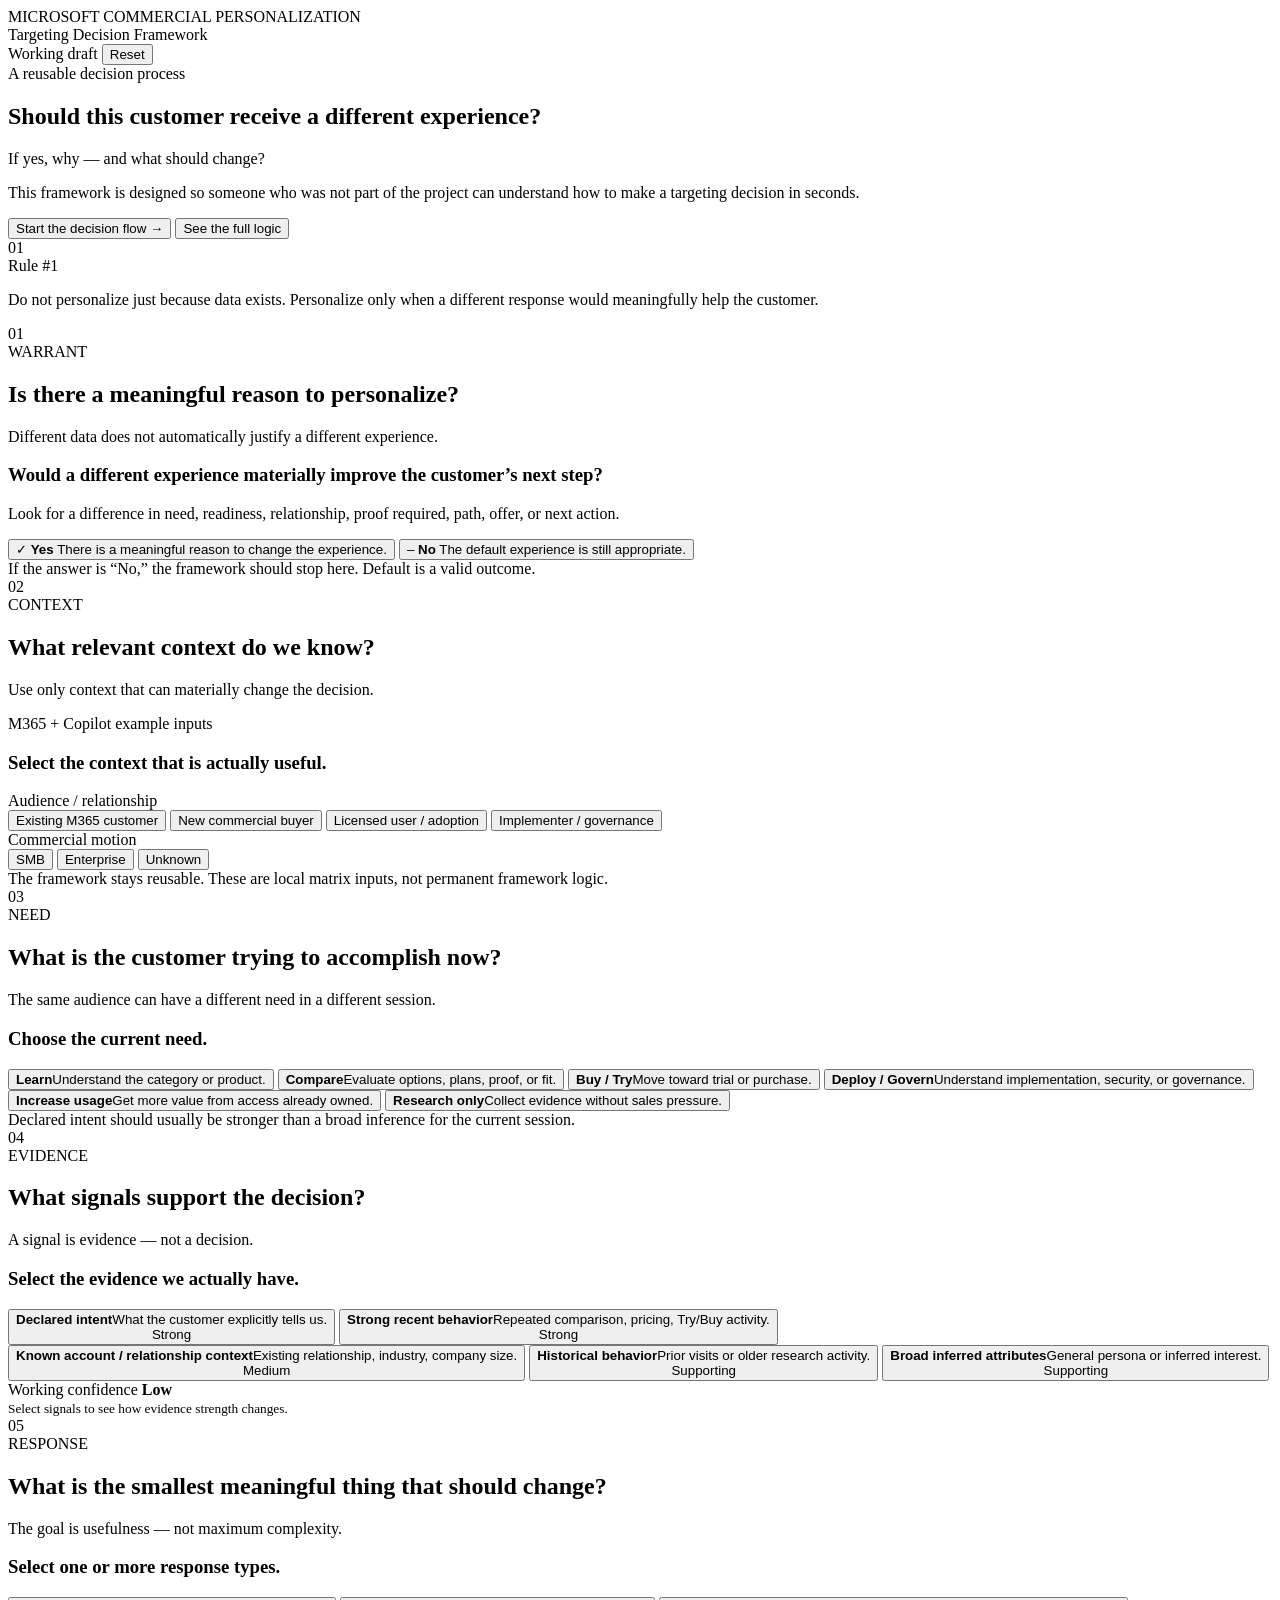
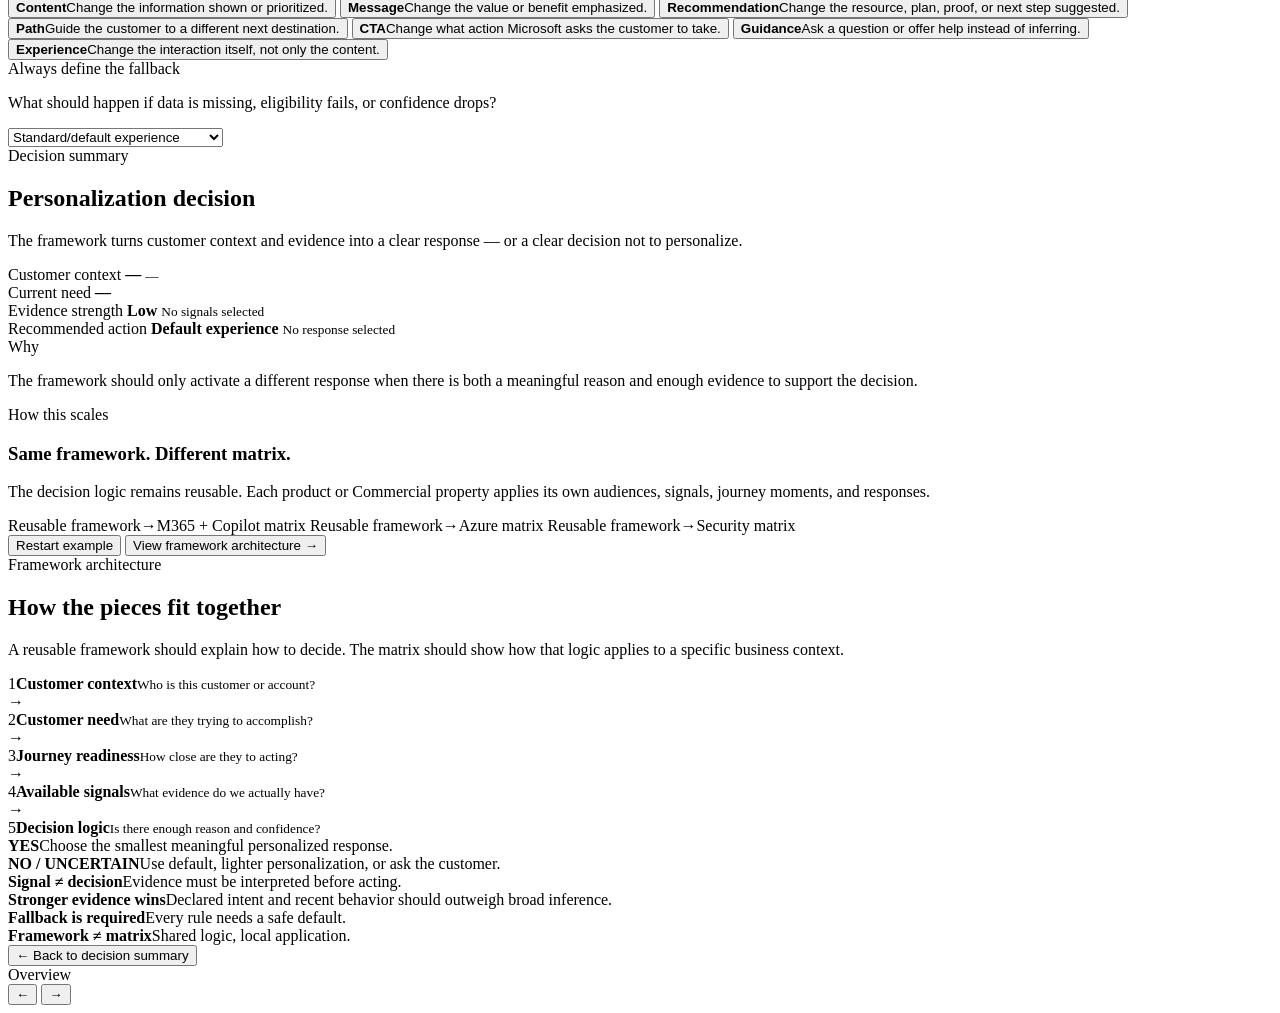
==== rsh_microsite/targeting-framework/index.html @ 9472c81d "Add interactive targeting framework presentation" ====
<!doctype html>
<html lang="en">
<head>
  <meta charset="utf-8" />
  <meta name="viewport" content="width=device-width,initial-scale=1" />
  <title>Targeting Decision Framework</title>
  <link rel="stylesheet" href="styles.css" />
</head>
<body>
  <div class="app-shell">
    <header class="topbar">
      <div>
        <div class="eyebrow">MICROSOFT COMMERCIAL PERSONALIZATION</div>
        <div class="brand">Targeting Decision Framework</div>
      </div>
      <div class="top-actions">
        <span class="pill neutral">Working draft</span>
        <button class="link-btn" id="resetBtn">Reset</button>
      </div>
    </header>

    <main>
      <section class="hero screen active" data-screen="0">
        <div class="hero-copy">
          <div class="section-kicker">A reusable decision process</div>
          <h1>Should this customer receive a different experience?</h1>
          <p class="lead">If yes, why — and what should change?</p>
          <p class="body-copy">
            This framework is designed so someone who was not part of the project can understand
            how to make a targeting decision in seconds.
          </p>
          <div class="hero-actions">
            <button class="primary-btn" data-next>Start the decision flow <span>→</span></button>
            <button class="secondary-btn" id="showArchitecture">See the full logic</button>
          </div>
        </div>
        <div class="rule-card">
          <div class="rule-number">01</div>
          <div>
            <div class="rule-title">Rule #1</div>
            <p>Do not personalize just because data exists. Personalize only when a different response would meaningfully help the customer.</p>
          </div>
        </div>
      </section>

      <section class="screen" data-screen="1">
        <div class="step-layout">
          <aside class="step-aside">
            <div class="step-number">01</div>
            <div class="step-label">WARRANT</div>
            <h2>Is there a meaningful reason to personalize?</h2>
            <p>Different data does not automatically justify a different experience.</p>
          </aside>
          <div class="step-main">
            <div class="question-card">
              <h3>Would a different experience materially improve the customer’s next step?</h3>
              <p class="hint">Look for a difference in need, readiness, relationship, proof required, path, offer, or next action.</p>
              <div class="choice-grid two">
                <button class="choice-card warrant" data-value="yes">
                  <span class="choice-icon">✓</span>
                  <strong>Yes</strong>
                  <span>There is a meaningful reason to change the experience.</span>
                </button>
                <button class="choice-card warrant" data-value="no">
                  <span class="choice-icon">–</span>
                  <strong>No</strong>
                  <span>The default experience is still appropriate.</span>
                </button>
              </div>
              <div class="micro-note">If the answer is “No,” the framework should stop here. Default is a valid outcome.</div>
            </div>
          </div>
        </div>
      </section>

      <section class="screen" data-screen="2">
        <div class="step-layout">
          <aside class="step-aside">
            <div class="step-number">02</div>
            <div class="step-label">CONTEXT</div>
            <h2>What relevant context do we know?</h2>
            <p>Use only context that can materially change the decision.</p>
          </aside>
          <div class="step-main">
            <div class="question-card">
              <div class="local-example">M365 + Copilot example inputs</div>
              <h3>Select the context that is actually useful.</h3>
              <div class="selector-group">
                <div class="selector-label">Audience / relationship</div>
                <div class="chip-wrap" id="audienceChoices">
                  <button class="chip" data-group="audience" data-value="Existing M365 customer">Existing M365 customer</button>
                  <button class="chip" data-group="audience" data-value="New commercial buyer">New commercial buyer</button>
                  <button class="chip" data-group="audience" data-value="Licensed user / adoption">Licensed user / adoption</button>
                  <button class="chip" data-group="audience" data-value="Implementer / governance">Implementer / governance</button>
                </div>
              </div>
              <div class="selector-group">
                <div class="selector-label">Commercial motion</div>
                <div class="chip-wrap">
                  <button class="chip" data-group="motion" data-value="SMB">SMB</button>
                  <button class="chip" data-group="motion" data-value="Enterprise">Enterprise</button>
                  <button class="chip" data-group="motion" data-value="Unknown">Unknown</button>
                </div>
              </div>
              <div class="principle-banner">The framework stays reusable. These are local matrix inputs, not permanent framework logic.</div>
            </div>
          </div>
        </div>
      </section>

      <section class="screen" data-screen="3">
        <div class="step-layout">
          <aside class="step-aside">
            <div class="step-number">03</div>
            <div class="step-label">NEED</div>
            <h2>What is the customer trying to accomplish now?</h2>
            <p>The same audience can have a different need in a different session.</p>
          </aside>
          <div class="step-main">
            <div class="question-card">
              <h3>Choose the current need.</h3>
              <div class="choice-grid three" id="needChoices">
                <button class="choice-card compact" data-group="need" data-value="Learn"><strong>Learn</strong><span>Understand the category or product.</span></button>
                <button class="choice-card compact" data-group="need" data-value="Compare"><strong>Compare</strong><span>Evaluate options, plans, proof, or fit.</span></button>
                <button class="choice-card compact" data-group="need" data-value="Buy / Try"><strong>Buy / Try</strong><span>Move toward trial or purchase.</span></button>
                <button class="choice-card compact" data-group="need" data-value="Deploy / Govern"><strong>Deploy / Govern</strong><span>Understand implementation, security, or governance.</span></button>
                <button class="choice-card compact" data-group="need" data-value="Increase usage"><strong>Increase usage</strong><span>Get more value from access already owned.</span></button>
                <button class="choice-card compact" data-group="need" data-value="Research only"><strong>Research only</strong><span>Collect evidence without sales pressure.</span></button>
              </div>
              <div class="micro-note">Declared intent should usually be stronger than a broad inference for the current session.</div>
            </div>
          </div>
        </div>
      </section>

      <section class="screen" data-screen="4">
        <div class="step-layout">
          <aside class="step-aside">
            <div class="step-number">04</div>
            <div class="step-label">EVIDENCE</div>
            <h2>What signals support the decision?</h2>
            <p>A signal is evidence — not a decision.</p>
          </aside>
          <div class="step-main">
            <div class="question-card">
              <h3>Select the evidence we actually have.</h3>
              <div class="signal-list">
                <button class="signal-card" data-signal="Declared intent" data-weight="3">
                  <div><strong>Declared intent</strong><span>What the customer explicitly tells us.</span></div><span class="weight">Strong</span>
                </button>
                <button class="signal-card" data-signal="Strong recent behavior" data-weight="3">
                  <div><strong>Strong recent behavior</strong><span>Repeated comparison, pricing, Try/Buy activity.</span></div><span class="weight">Strong</span>
                </button>
                <button class="signal-card" data-signal="Known account / relationship context" data-weight="2">
                  <div><strong>Known account / relationship context</strong><span>Existing relationship, industry, company size.</span></div><span class="weight">Medium</span>
                </button>
                <button class="signal-card" data-signal="Historical behavior" data-weight="1">
                  <div><strong>Historical behavior</strong><span>Prior visits or older research activity.</span></div><span class="weight">Supporting</span>
                </button>
                <button class="signal-card" data-signal="Broad inferred attributes" data-weight="1">
                  <div><strong>Broad inferred attributes</strong><span>General persona or inferred interest.</span></div><span class="weight">Supporting</span>
                </button>
              </div>
              <div class="confidence-panel">
                <span>Working confidence</span>
                <strong id="confidenceText">Low</strong>
                <div class="confidence-bar"><div id="confidenceFill"></div></div>
                <small id="confidenceHelp">Select signals to see how evidence strength changes.</small>
              </div>
            </div>
          </div>
        </div>
      </section>

      <section class="screen" data-screen="5">
        <div class="step-layout">
          <aside class="step-aside">
            <div class="step-number">05</div>
            <div class="step-label">RESPONSE</div>
            <h2>What is the smallest meaningful thing that should change?</h2>
            <p>The goal is usefulness — not maximum complexity.</p>
          </aside>
          <div class="step-main">
            <div class="question-card">
              <h3>Select one or more response types.</h3>
              <div class="response-grid">
                <button class="response-card" data-response="Content"><strong>Content</strong><span>Change the information shown or prioritized.</span></button>
                <button class="response-card" data-response="Message / proposition"><strong>Message</strong><span>Change the value or benefit emphasized.</span></button>
                <button class="response-card" data-response="Recommendation"><strong>Recommendation</strong><span>Change the resource, plan, proof, or next step suggested.</span></button>
                <button class="response-card" data-response="Path"><strong>Path</strong><span>Guide the customer to a different next destination.</span></button>
                <button class="response-card" data-response="CTA / next action"><strong>CTA</strong><span>Change what action Microsoft asks the customer to take.</span></button>
                <button class="response-card" data-response="Guidance"><strong>Guidance</strong><span>Ask a question or offer help instead of inferring.</span></button>
                <button class="response-card" data-response="Experience"><strong>Experience</strong><span>Change the interaction itself, not only the content.</span></button>
              </div>
              <div class="fallback-box">
                <div>
                  <span class="selector-label">Always define the fallback</span>
                  <p>What should happen if data is missing, eligibility fails, or confidence drops?</p>
                </div>
                <select id="fallbackSelect">
                  <option value="Standard/default experience">Standard/default experience</option>
                  <option value="Ask the customer to clarify intent">Ask the customer to clarify intent</option>
                  <option value="Use lighter personalization">Use lighter personalization</option>
                </select>
              </div>
            </div>
          </div>
        </div>
      </section>

      <section class="screen" data-screen="6">
        <div class="summary-layout">
          <div class="summary-heading">
            <div class="section-kicker">Decision summary</div>
            <h2 id="summaryTitle">Personalization decision</h2>
            <p id="summarySubtitle">The framework turns customer context and evidence into a clear response — or a clear decision not to personalize.</p>
          </div>

          <div class="summary-grid">
            <div class="summary-card">
              <span>Customer context</span>
              <strong id="sumAudience">—</strong>
              <small id="sumMotion">—</small>
            </div>
            <div class="summary-card">
              <span>Current need</span>
              <strong id="sumNeed">—</strong>
            </div>
            <div class="summary-card">
              <span>Evidence strength</span>
              <strong id="sumConfidence">Low</strong>
              <small id="sumSignals">No signals selected</small>
            </div>
            <div class="summary-card accent">
              <span>Recommended action</span>
              <strong id="sumAction">Default experience</strong>
              <small id="sumResponses">No response selected</small>
            </div>
          </div>

          <div class="decision-rationale">
            <div class="rationale-label">Why</div>
            <p id="sumWhy">The framework should only activate a different response when there is both a meaningful reason and enough evidence to support the decision.</p>
          </div>

          <div class="scale-panel">
            <div>
              <span class="section-kicker">How this scales</span>
              <h3>Same framework. Different matrix.</h3>
              <p>The decision logic remains reusable. Each product or Commercial property applies its own audiences, signals, journey moments, and responses.</p>
            </div>
            <div class="scale-flow">
              <span>Reusable framework</span><b>→</b><span>M365 + Copilot matrix</span>
              <span class="ghost">Reusable framework</span><b>→</b><span>Azure matrix</span>
              <span class="ghost">Reusable framework</span><b>→</b><span>Security matrix</span>
            </div>
          </div>

          <div class="summary-actions">
            <button class="secondary-btn" id="backToStart">Restart example</button>
            <button class="primary-btn" id="architectureBtn">View framework architecture <span>→</span></button>
          </div>
        </div>
      </section>

      <section class="screen architecture-screen" data-screen="7">
        <div class="architecture-wrap">
          <div class="section-kicker">Framework architecture</div>
          <h2>How the pieces fit together</h2>
          <p class="lead small">A reusable framework should explain how to decide. The matrix should show how that logic applies to a specific business context.</p>

          <div class="architecture-flow">
            <div class="arch-node input"><span>1</span><strong>Customer context</strong><small>Who is this customer or account?</small></div>
            <div class="arch-arrow">→</div>
            <div class="arch-node input"><span>2</span><strong>Customer need</strong><small>What are they trying to accomplish?</small></div>
            <div class="arch-arrow">→</div>
            <div class="arch-node input"><span>3</span><strong>Journey readiness</strong><small>How close are they to acting?</small></div>
            <div class="arch-arrow">→</div>
            <div class="arch-node input"><span>4</span><strong>Available signals</strong><small>What evidence do we actually have?</small></div>
            <div class="arch-arrow">→</div>
            <div class="arch-node decision"><span>5</span><strong>Decision logic</strong><small>Is there enough reason and confidence?</small></div>
          </div>

          <div class="branch-line"></div>
          <div class="architecture-outcomes">
            <div class="outcome-card positive"><strong>YES</strong><span>Choose the smallest meaningful personalized response.</span></div>
            <div class="outcome-card neutral"><strong>NO / UNCERTAIN</strong><span>Use default, lighter personalization, or ask the customer.</span></div>
          </div>

          <div class="architecture-principles">
            <div><strong>Signal ≠ decision</strong><span>Evidence must be interpreted before acting.</span></div>
            <div><strong>Stronger evidence wins</strong><span>Declared intent and recent behavior should outweigh broad inference.</span></div>
            <div><strong>Fallback is required</strong><span>Every rule needs a safe default.</span></div>
            <div><strong>Framework ≠ matrix</strong><span>Shared logic, local application.</span></div>
          </div>

          <button class="secondary-btn" id="architectureBack">← Back to decision summary</button>
        </div>
      </section>
    </main>

    <footer class="footer">
      <div class="progress-track"><div id="progressFill"></div></div>
      <div class="footer-row">
        <span id="progressLabel">Overview</span>
        <div class="nav-buttons">
          <button class="nav-btn" id="prevBtn" aria-label="Previous">←</button>
          <button class="nav-btn" id="nextBtn" aria-label="Next">→</button>
        </div>
      </div>
    </footer>
  </div>

  <script src="app.js"></script>
</body>
</html>
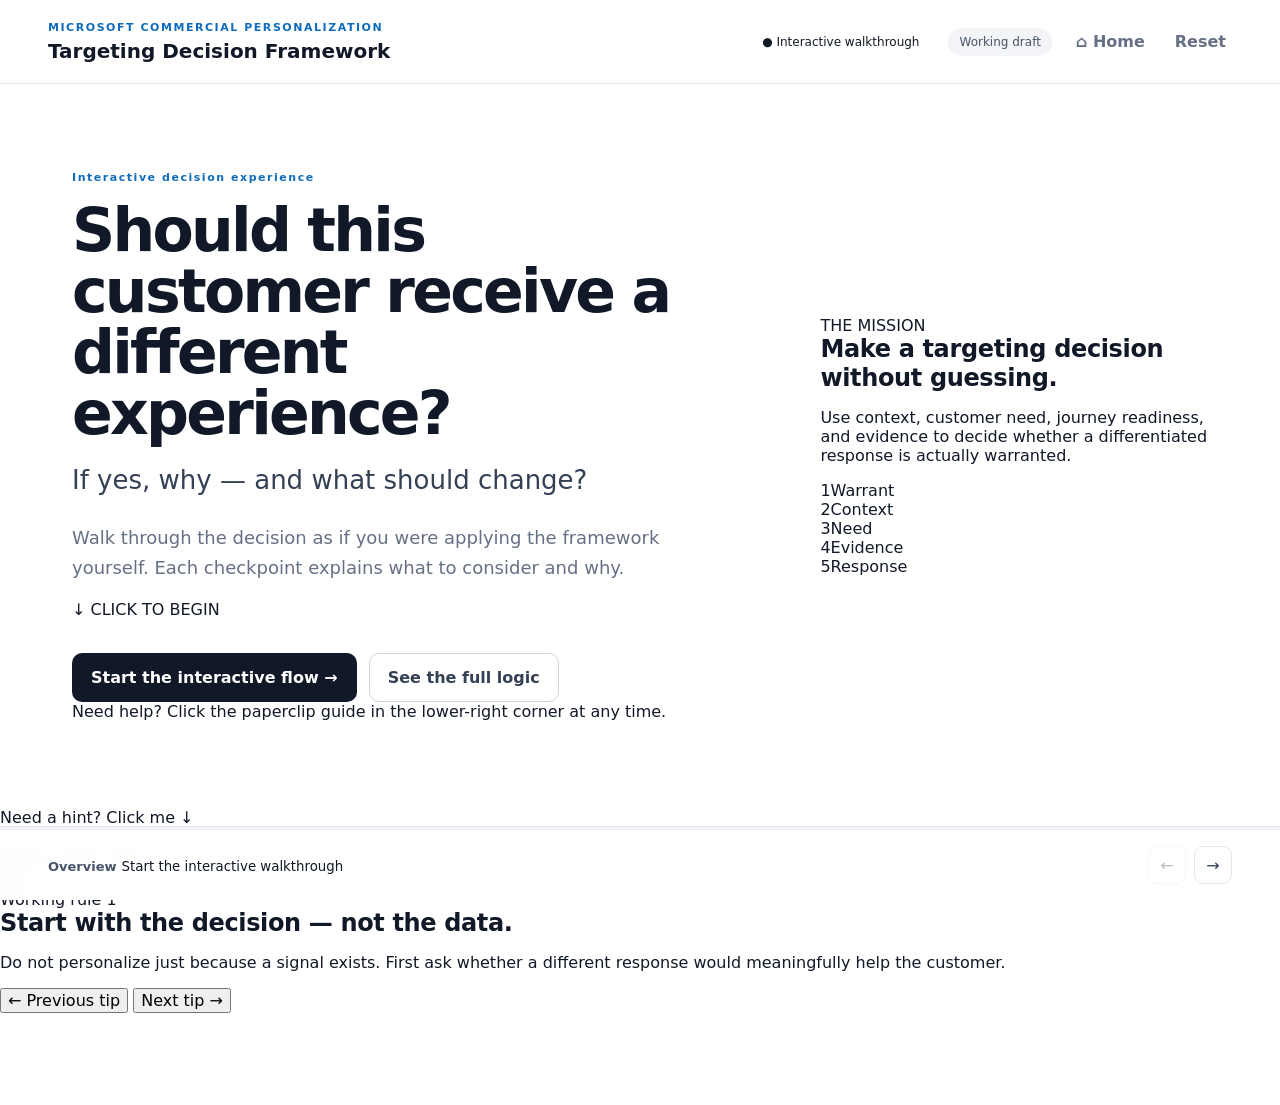
==== commit 4fc9c337: "Redesign targeting framework as guided interactive experience" ====
--- a/rsh_microsite/targeting-framework/index.html
+++ b/rsh_microsite/targeting-framework/index.html
@@ -3,18 +3,25 @@
 <head>
   <meta charset="utf-8" />
   <meta name="viewport" content="width=device-width,initial-scale=1" />
-  <title>Targeting Decision Framework</title>
+  <title>Microsoft Targeting Decision Framework</title>
   <link rel="stylesheet" href="styles.css" />
 </head>
 <body>
   <div class="app-shell">
     <header class="topbar">
-      <div>
-        <div class="eyebrow">MICROSOFT COMMERCIAL PERSONALIZATION</div>
-        <div class="brand">Targeting Decision Framework</div>
+      <div class="brand-lockup">
+        <div class="ms-mark" aria-hidden="true">
+          <span class="red"></span><span class="green"></span><span class="blue"></span><span class="yellow"></span>
+        </div>
+        <div>
+          <div class="eyebrow">MICROSOFT COMMERCIAL PERSONALIZATION</div>
+          <div class="brand">Targeting Decision Framework</div>
+        </div>
       </div>
       <div class="top-actions">
+        <span class="pill interactive-pill">● Interactive walkthrough</span>
         <span class="pill neutral">Working draft</span>
+        <button class="link-btn home-btn" id="homeBtn">⌂ Home</button>
         <button class="link-btn" id="resetBtn">Reset</button>
       </div>
     </header>
@@ -22,23 +29,33 @@
     <main>
       <section class="hero screen active" data-screen="0">
         <div class="hero-copy">
-          <div class="section-kicker">A reusable decision process</div>
+          <div class="section-kicker">Interactive decision experience</div>
           <h1>Should this customer receive a different experience?</h1>
           <p class="lead">If yes, why — and what should change?</p>
           <p class="body-copy">
-            This framework is designed so someone who was not part of the project can understand
-            how to make a targeting decision in seconds.
+            Walk through the decision as if you were applying the framework yourself.
+            Each checkpoint explains what to consider and why.
           </p>
+          <div class="play-cue">↓ CLICK TO BEGIN</div>
           <div class="hero-actions">
-            <button class="primary-btn" data-next>Start the decision flow <span>→</span></button>
+            <button class="primary-btn pulse" data-next>Start the interactive flow <span>→</span></button>
             <button class="secondary-btn" id="showArchitecture">See the full logic</button>
           </div>
-        </div>
-        <div class="rule-card">
-          <div class="rule-number">01</div>
-          <div>
-            <div class="rule-title">Rule #1</div>
-            <p>Do not personalize just because data exists. Personalize only when a different response would meaningfully help the customer.</p>
+          <div class="helper-copy">Need help? Click the paperclip guide in the lower-right corner at any time.</div>
+        </div>
+
+        <div class="hero-side">
+          <div class="mission-card">
+            <div class="mission-kicker">THE MISSION</div>
+            <h3>Make a targeting decision without guessing.</h3>
+            <p>Use context, customer need, journey readiness, and evidence to decide whether a differentiated response is actually warranted.</p>
+          </div>
+          <div class="mini-map">
+            <div class="mini-step active">1<span>Warrant</span></div>
+            <div class="mini-step">2<span>Context</span></div>
+            <div class="mini-step">3<span>Need</span></div>
+            <div class="mini-step">4<span>Evidence</span></div>
+            <div class="mini-step">5<span>Response</span></div>
           </div>
         </div>
       </section>
@@ -46,28 +63,41 @@
       <section class="screen" data-screen="1">
         <div class="step-layout">
           <aside class="step-aside">
+            <div class="checkpoint">CHECKPOINT 1 OF 5</div>
             <div class="step-number">01</div>
             <div class="step-label">WARRANT</div>
             <h2>Is there a meaningful reason to personalize?</h2>
             <p>Different data does not automatically justify a different experience.</p>
           </aside>
           <div class="step-main">
+            <div class="interaction-cue">YOUR MOVE · CLICK ONE OPTION</div>
             <div class="question-card">
               <h3>Would a different experience materially improve the customer’s next step?</h3>
               <p class="hint">Look for a difference in need, readiness, relationship, proof required, path, offer, or next action.</p>
               <div class="choice-grid two">
                 <button class="choice-card warrant" data-value="yes">
-                  <span class="choice-icon">✓</span>
-                  <strong>Yes</strong>
-                  <span>There is a meaningful reason to change the experience.</span>
+                  <span class="choice-icon yes">✓</span>
+                  <strong>Yes — there is a reason</strong>
+                  <span>A different response could meaningfully help this customer.</span>
+                  <em>Click to choose</em>
                 </button>
                 <button class="choice-card warrant" data-value="no">
-                  <span class="choice-icon">–</span>
-                  <strong>No</strong>
+                  <span class="choice-icon no">–</span>
+                  <strong>No — keep the default</strong>
                   <span>The default experience is still appropriate.</span>
-                </button>
-              </div>
-              <div class="micro-note">If the answer is “No,” the framework should stop here. Default is a valid outcome.</div>
+                  <em>Click to choose</em>
+                </button>
+              </div>
+
+              <div class="early-exit" id="earlyExit">
+                <div>
+                  <strong>Decision reached: default is a valid outcome.</strong>
+                  <span>The framework should stop instead of forcing personalization.</span>
+                </div>
+                <button class="small-primary" id="skipToSummary">Go to decision summary →</button>
+              </div>
+
+              <div class="micro-note">Personalization is not the goal. Relevance is.</div>
             </div>
           </div>
         </div>
@@ -76,14 +106,16 @@
       <section class="screen" data-screen="2">
         <div class="step-layout">
           <aside class="step-aside">
+            <div class="checkpoint">CHECKPOINT 2 OF 5</div>
             <div class="step-number">02</div>
             <div class="step-label">CONTEXT</div>
             <h2>What relevant context do we know?</h2>
             <p>Use only context that can materially change the decision.</p>
           </aside>
           <div class="step-main">
-            <div class="question-card">
-              <div class="local-example">M365 + Copilot example inputs</div>
+            <div class="interaction-cue">YOUR MOVE · CLICK TO SELECT</div>
+            <div class="question-card">
+              <div class="local-example">M365 + Copilot matrix example</div>
               <h3>Select the context that is actually useful.</h3>
               <div class="selector-group">
                 <div class="selector-label">Audience / relationship</div>
@@ -102,7 +134,7 @@
                   <button class="chip" data-group="motion" data-value="Unknown">Unknown</button>
                 </div>
               </div>
-              <div class="principle-banner">The framework stays reusable. These are local matrix inputs, not permanent framework logic.</div>
+              <div class="principle-banner"><strong>Scalability check:</strong> these are local matrix inputs. The framework itself should still work if the product, audience, or available signal set changes.</div>
             </div>
           </div>
         </div>
@@ -111,23 +143,25 @@
       <section class="screen" data-screen="3">
         <div class="step-layout">
           <aside class="step-aside">
+            <div class="checkpoint">CHECKPOINT 3 OF 5</div>
             <div class="step-number">03</div>
             <div class="step-label">NEED</div>
             <h2>What is the customer trying to accomplish now?</h2>
             <p>The same audience can have a different need in a different session.</p>
           </aside>
           <div class="step-main">
-            <div class="question-card">
-              <h3>Choose the current need.</h3>
+            <div class="interaction-cue">YOUR MOVE · CLICK ONE CURRENT NEED</div>
+            <div class="question-card">
+              <h3>What does this customer need right now?</h3>
               <div class="choice-grid three" id="needChoices">
-                <button class="choice-card compact" data-group="need" data-value="Learn"><strong>Learn</strong><span>Understand the category or product.</span></button>
-                <button class="choice-card compact" data-group="need" data-value="Compare"><strong>Compare</strong><span>Evaluate options, plans, proof, or fit.</span></button>
-                <button class="choice-card compact" data-group="need" data-value="Buy / Try"><strong>Buy / Try</strong><span>Move toward trial or purchase.</span></button>
-                <button class="choice-card compact" data-group="need" data-value="Deploy / Govern"><strong>Deploy / Govern</strong><span>Understand implementation, security, or governance.</span></button>
-                <button class="choice-card compact" data-group="need" data-value="Increase usage"><strong>Increase usage</strong><span>Get more value from access already owned.</span></button>
-                <button class="choice-card compact" data-group="need" data-value="Research only"><strong>Research only</strong><span>Collect evidence without sales pressure.</span></button>
-              </div>
-              <div class="micro-note">Declared intent should usually be stronger than a broad inference for the current session.</div>
+                <button class="choice-card compact" data-group="need" data-value="Learn"><strong>Learn</strong><span>Understand the category or product.</span><em>Click</em></button>
+                <button class="choice-card compact" data-group="need" data-value="Compare"><strong>Compare</strong><span>Evaluate options, plans, proof, or fit.</span><em>Click</em></button>
+                <button class="choice-card compact" data-group="need" data-value="Buy / Try"><strong>Buy / Try</strong><span>Move toward trial or purchase.</span><em>Click</em></button>
+                <button class="choice-card compact" data-group="need" data-value="Deploy / Govern"><strong>Deploy / Govern</strong><span>Understand implementation, security, or governance.</span><em>Click</em></button>
+                <button class="choice-card compact" data-group="need" data-value="Increase usage"><strong>Increase usage</strong><span>Get more value from access already owned.</span><em>Click</em></button>
+                <button class="choice-card compact" data-group="need" data-value="Research only"><strong>Research only</strong><span>Collect evidence without sales pressure.</span><em>Click</em></button>
+              </div>
+              <div class="micro-note">A declared current need should usually be stronger than a broad inference for this session.</div>
             </div>
           </div>
         </div>
@@ -136,33 +170,38 @@
       <section class="screen" data-screen="4">
         <div class="step-layout">
           <aside class="step-aside">
+            <div class="checkpoint">CHECKPOINT 4 OF 5</div>
             <div class="step-number">04</div>
             <div class="step-label">EVIDENCE</div>
             <h2>What signals support the decision?</h2>
             <p>A signal is evidence — not a decision.</p>
           </aside>
           <div class="step-main">
-            <div class="question-card">
-              <h3>Select the evidence we actually have.</h3>
+            <div class="interaction-cue">YOUR MOVE · CLICK ALL SIGNALS YOU ACTUALLY HAVE</div>
+            <div class="question-card">
+              <h3>Build the evidence set.</h3>
               <div class="signal-list">
                 <button class="signal-card" data-signal="Declared intent" data-weight="3">
-                  <div><strong>Declared intent</strong><span>What the customer explicitly tells us.</span></div><span class="weight">Strong</span>
+                  <div><strong>Declared intent</strong><span>What the customer explicitly tells us.</span></div><span class="weight strong">Strong</span>
                 </button>
                 <button class="signal-card" data-signal="Strong recent behavior" data-weight="3">
-                  <div><strong>Strong recent behavior</strong><span>Repeated comparison, pricing, Try/Buy activity.</span></div><span class="weight">Strong</span>
+                  <div><strong>Strong recent behavior</strong><span>Repeated comparison, pricing, Try/Buy activity.</span></div><span class="weight strong">Strong</span>
                 </button>
                 <button class="signal-card" data-signal="Known account / relationship context" data-weight="2">
-                  <div><strong>Known account / relationship context</strong><span>Existing relationship, industry, company size.</span></div><span class="weight">Medium</span>
+                  <div><strong>Known account / relationship context</strong><span>Existing relationship, industry, company size.</span></div><span class="weight medium">Medium</span>
                 </button>
                 <button class="signal-card" data-signal="Historical behavior" data-weight="1">
-                  <div><strong>Historical behavior</strong><span>Prior visits or older research activity.</span></div><span class="weight">Supporting</span>
+                  <div><strong>Historical behavior</strong><span>Prior visits or older research activity.</span></div><span class="weight support">Supporting</span>
                 </button>
                 <button class="signal-card" data-signal="Broad inferred attributes" data-weight="1">
-                  <div><strong>Broad inferred attributes</strong><span>General persona or inferred interest.</span></div><span class="weight">Supporting</span>
+                  <div><strong>Broad inferred attributes</strong><span>General persona or inferred interest.</span></div><span class="weight support">Supporting</span>
                 </button>
               </div>
               <div class="confidence-panel">
-                <span>Working confidence</span>
+                <div>
+                  <span>Prototype confidence</span>
+                  <small>Illustrative only — not final Microsoft scoring logic.</small>
+                </div>
                 <strong id="confidenceText">Low</strong>
                 <div class="confidence-bar"><div id="confidenceFill"></div></div>
                 <small id="confidenceHelp">Select signals to see how evidence strength changes.</small>
@@ -175,22 +214,24 @@
       <section class="screen" data-screen="5">
         <div class="step-layout">
           <aside class="step-aside">
+            <div class="checkpoint">CHECKPOINT 5 OF 5</div>
             <div class="step-number">05</div>
             <div class="step-label">RESPONSE</div>
             <h2>What is the smallest meaningful thing that should change?</h2>
             <p>The goal is usefulness — not maximum complexity.</p>
           </aside>
           <div class="step-main">
-            <div class="question-card">
-              <h3>Select one or more response types.</h3>
+            <div class="interaction-cue">YOUR MOVE · CLICK ONE OR MORE RESPONSE TYPES</div>
+            <div class="question-card">
+              <h3>Choose how the experience should respond.</h3>
               <div class="response-grid">
-                <button class="response-card" data-response="Content"><strong>Content</strong><span>Change the information shown or prioritized.</span></button>
-                <button class="response-card" data-response="Message / proposition"><strong>Message</strong><span>Change the value or benefit emphasized.</span></button>
-                <button class="response-card" data-response="Recommendation"><strong>Recommendation</strong><span>Change the resource, plan, proof, or next step suggested.</span></button>
-                <button class="response-card" data-response="Path"><strong>Path</strong><span>Guide the customer to a different next destination.</span></button>
-                <button class="response-card" data-response="CTA / next action"><strong>CTA</strong><span>Change what action Microsoft asks the customer to take.</span></button>
-                <button class="response-card" data-response="Guidance"><strong>Guidance</strong><span>Ask a question or offer help instead of inferring.</span></button>
-                <button class="response-card" data-response="Experience"><strong>Experience</strong><span>Change the interaction itself, not only the content.</span></button>
+                <button class="response-card" data-response="Content"><strong>Content</strong><span>Change the information shown or prioritized.</span><em>Click</em></button>
+                <button class="response-card" data-response="Message / proposition"><strong>Message</strong><span>Change the value or benefit emphasized.</span><em>Click</em></button>
+                <button class="response-card" data-response="Recommendation"><strong>Recommendation</strong><span>Change the resource, plan, proof, or next step suggested.</span><em>Click</em></button>
+                <button class="response-card" data-response="Path"><strong>Path</strong><span>Guide the customer to a different next destination.</span><em>Click</em></button>
+                <button class="response-card" data-response="CTA / next action"><strong>CTA</strong><span>Change what action Microsoft asks the customer to take.</span><em>Click</em></button>
+                <button class="response-card" data-response="Guidance"><strong>Guidance</strong><span>Ask a question or offer help instead of inferring.</span><em>Click</em></button>
+                <button class="response-card" data-response="Experience"><strong>Experience</strong><span>Change the interaction itself, not only the content.</span><em>Click</em></button>
               </div>
               <div class="fallback-box">
                 <div>
@@ -211,7 +252,7 @@
       <section class="screen" data-screen="6">
         <div class="summary-layout">
           <div class="summary-heading">
-            <div class="section-kicker">Decision summary</div>
+            <div class="section-kicker">Decision unlocked</div>
             <h2 id="summaryTitle">Personalization decision</h2>
             <p id="summarySubtitle">The framework turns customer context and evidence into a clear response — or a clear decision not to personalize.</p>
           </div>
@@ -257,7 +298,7 @@
           </div>
 
           <div class="summary-actions">
-            <button class="secondary-btn" id="backToStart">Restart example</button>
+            <button class="secondary-btn" id="backToStart">⌂ Back to Home</button>
             <button class="primary-btn" id="architectureBtn">View framework architecture <span>→</span></button>
           </div>
         </div>
@@ -265,9 +306,14 @@
 
       <section class="screen architecture-screen" data-screen="7">
         <div class="architecture-wrap">
+          <div class="architecture-toolbar">
+            <button class="secondary-btn" id="architectureHome">⌂ Back to Home</button>
+            <button class="secondary-btn" id="architectureBack">← Back to decision summary</button>
+          </div>
+
           <div class="section-kicker">Framework architecture</div>
           <h2>How the pieces fit together</h2>
-          <p class="lead small">A reusable framework should explain how to decide. The matrix should show how that logic applies to a specific business context.</p>
+          <p class="lead small">The framework explains how to decide. The matrix shows how that logic applies to a specific product, audience, and journey.</p>
 
           <div class="architecture-flow">
             <div class="arch-node input"><span>1</span><strong>Customer context</strong><small>Who is this customer or account?</small></div>
@@ -293,8 +339,6 @@
             <div><strong>Fallback is required</strong><span>Every rule needs a safe default.</span></div>
             <div><strong>Framework ≠ matrix</strong><span>Shared logic, local application.</span></div>
           </div>
-
-          <button class="secondary-btn" id="architectureBack">← Back to decision summary</button>
         </div>
       </section>
     </main>
@@ -302,13 +346,41 @@
     <footer class="footer">
       <div class="progress-track"><div id="progressFill"></div></div>
       <div class="footer-row">
-        <span id="progressLabel">Overview</span>
+        <div class="progress-copy">
+          <span id="progressLabel">Overview</span>
+          <small id="progressHint">Start the interactive walkthrough</small>
+        </div>
         <div class="nav-buttons">
           <button class="nav-btn" id="prevBtn" aria-label="Previous">←</button>
           <button class="nav-btn" id="nextBtn" aria-label="Next">→</button>
         </div>
       </div>
     </footer>
+
+    <div class="clippy-nudge" id="clippyNudge">Need a hint? Click me ↓</div>
+    <button class="clippy-button" id="clippyButton" aria-label="Open Clippy guide">
+      <span class="clippy-paperclip">
+        <span class="clip-eye left"></span>
+        <span class="clip-eye right"></span>
+      </span>
+    </button>
+
+    <aside class="clippy-panel" id="clippyPanel" aria-live="polite">
+      <div class="clippy-panel-head">
+        <div>
+          <span class="clippy-name">Clippy guide</span>
+          <small>Working rules & hints</small>
+        </div>
+        <button id="clippyClose" aria-label="Close">×</button>
+      </div>
+      <div class="clippy-rule-tag" id="clippyRuleNumber">Working rule 1</div>
+      <h3 id="clippyRuleTitle">Start with the decision — not the data.</h3>
+      <p id="clippyRuleText">Do not personalize just because a signal exists. First ask whether a different response would meaningfully help the customer.</p>
+      <div class="clippy-actions">
+        <button class="clippy-action" id="clippyPrev">← Previous tip</button>
+        <button class="clippy-action primary" id="clippyNext">Next tip →</button>
+      </div>
+    </aside>
   </div>
 
   <script src="app.js"></script>
--- a/rsh_microsite/targeting-framework/styles.css
+++ b/rsh_microsite/targeting-framework/styles.css
@@ -0,0 +1,154 @@
+:root{
+  --ink:#111827;
+  --muted:#667085;
+  --line:#e4e7ec;
+  --surface:#ffffff;
+  --soft:#f7f9fc;
+  --blue:#0f6cbd;
+  --blue2:#eaf4fb;
+  --green:#107c10;
+  --green2:#ecf7ec;
+  --yellow:#ffb900;
+  --yellow2:#fff8df;
+  --purple:#5c2d91;
+  --shadow:0 20px 60px rgba(16,24,40,.08);
+}
+*{box-sizing:border-box}
+html,body{margin:0;min-height:100%;font-family:Inter,ui-sans-serif,system-ui,-apple-system,BlinkMacSystemFont,"Segoe UI",sans-serif;color:var(--ink);background:#f3f6fa}
+button,select{font:inherit}
+button{cursor:pointer}
+.app-shell{max-width:1480px;margin:0 auto;min-height:100vh;background:var(--surface);box-shadow:0 0 0 1px rgba(0,0,0,.03);position:relative;padding-bottom:92px}
+.topbar{height:84px;padding:0 48px;border-bottom:1px solid var(--line);display:flex;align-items:center;justify-content:space-between;background:#fff;position:sticky;top:0;z-index:20}
+.eyebrow,.section-kicker,.step-label{font-size:11px;letter-spacing:.14em;font-weight:800;color:var(--blue)}
+.brand{font-size:20px;font-weight:750;margin-top:5px}
+.top-actions{display:flex;gap:18px;align-items:center}
+.pill{border-radius:999px;padding:7px 11px;font-size:12px}
+.pill.neutral{background:#f2f4f7;color:#475467}
+.link-btn{border:0;background:transparent;color:var(--muted);font-weight:650}
+main{min-height:calc(100vh - 176px)}
+.screen{display:none;min-height:calc(100vh - 176px);padding:64px 72px}
+.screen.active{display:block}
+.hero{display:none;grid-template-columns:minmax(0,1.2fr) minmax(340px,.7fr);gap:84px;align-items:center}
+.hero.active{display:grid}
+.hero-copy{max-width:820px}
+h1{font-size:60px;line-height:1.02;letter-spacing:-.045em;margin:16px 0 18px;max-width:900px}
+h2{font-size:38px;line-height:1.08;letter-spacing:-.025em;margin:10px 0 18px}
+h3{font-size:24px;line-height:1.18;letter-spacing:-.015em;margin:0 0 10px}
+.lead{font-size:26px;line-height:1.4;color:#344054;margin:0 0 24px}
+.lead.small{font-size:20px;max-width:880px}
+.body-copy{font-size:18px;line-height:1.65;color:var(--muted);max-width:720px}
+.hero-actions,.summary-actions{display:flex;gap:12px;margin-top:34px;flex-wrap:wrap}
+.primary-btn,.secondary-btn{padding:14px 18px;border-radius:10px;font-weight:750;border:1px solid transparent}
+.primary-btn{background:var(--ink);color:white}
+.primary-btn:hover{background:#263246}
+.secondary-btn{background:#fff;border-color:#d0d5dd;color:#344054}
+.rule-card{background:var(--yellow2);border:1px solid #f4d56f;border-radius:24px;padding:34px;display:flex;gap:24px;box-shadow:var(--shadow)}
+.rule-number{font-size:48px;font-weight:850;color:#d99a00;line-height:1}
+.rule-title{font-size:13px;font-weight:850;text-transform:uppercase;letter-spacing:.12em}
+.rule-card p{font-size:18px;line-height:1.55;margin:10px 0 0}
+.step-layout{display:grid;grid-template-columns:360px 1fr;gap:68px;max-width:1260px;margin:0 auto}
+.step-aside{padding-top:16px}
+.step-number{font-size:72px;line-height:1;font-weight:850;color:#e5e7eb;margin-bottom:12px}
+.step-aside p{font-size:17px;color:var(--muted);line-height:1.6}
+.question-card{border:1px solid var(--line);border-radius:20px;padding:34px;background:#fff;box-shadow:0 10px 30px rgba(16,24,40,.04)}
+.hint,.micro-note{color:var(--muted);line-height:1.55}
+.micro-note{font-size:14px;margin-top:20px;padding-top:18px;border-top:1px solid var(--line)}
+.choice-grid{display:grid;gap:14px;margin-top:26px}
+.choice-grid.two{grid-template-columns:repeat(2,minmax(0,1fr))}
+.choice-grid.three{grid-template-columns:repeat(3,minmax(0,1fr))}
+.choice-card{border:1px solid var(--line);background:#fff;border-radius:14px;padding:22px;text-align:left;min-height:150px;transition:.18s ease;display:flex;flex-direction:column;gap:8px}
+.choice-card:hover,.chip:hover,.signal-card:hover,.response-card:hover{transform:translateY(-1px);border-color:#98a2b3}
+.choice-card.selected,.chip.selected,.signal-card.selected,.response-card.selected{border-color:var(--blue);background:var(--blue2);box-shadow:0 0 0 2px rgba(15,108,189,.08)}
+.choice-card strong{font-size:19px}
+.choice-card span{color:var(--muted);line-height:1.45}
+.choice-icon{font-size:28px!important;color:var(--blue)!important}
+.choice-card.compact{min-height:125px}
+.selector-group{margin-top:28px}
+.selector-label{font-size:12px;font-weight:800;text-transform:uppercase;letter-spacing:.09em;color:#475467}
+.chip-wrap{display:flex;flex-wrap:wrap;gap:10px;margin-top:12px}
+.chip{border:1px solid var(--line);background:#fff;border-radius:999px;padding:10px 14px;color:#344054}
+.principle-banner,.local-example{background:#f8fafc;border:1px solid var(--line);padding:14px 16px;border-radius:10px;color:#475467}
+.principle-banner{margin-top:28px}
+.local-example{display:inline-block;font-size:12px;font-weight:750;margin-bottom:16px}
+.signal-list{display:grid;gap:10px;margin-top:24px}
+.signal-card{border:1px solid var(--line);background:#fff;border-radius:12px;padding:17px 18px;display:flex;align-items:center;justify-content:space-between;text-align:left;gap:20px}
+.signal-card div{display:flex;flex-direction:column;gap:5px}
+.signal-card div span{color:var(--muted);font-size:14px}
+.weight{font-size:12px;font-weight:750;color:#475467;background:#f2f4f7;padding:6px 9px;border-radius:999px;white-space:nowrap}
+.confidence-panel{margin-top:26px;border-top:1px solid var(--line);padding-top:22px;display:grid;grid-template-columns:1fr auto;gap:8px 18px;align-items:center}
+.confidence-panel span{font-size:13px;font-weight:750;text-transform:uppercase;letter-spacing:.08em;color:#475467}
+.confidence-panel strong{font-size:22px}
+.confidence-bar{grid-column:1 / -1;background:#eaecf0;height:10px;border-radius:999px;overflow:hidden}
+.confidence-bar div{height:100%;width:12%;background:#98a2b3;transition:.25s ease}
+.confidence-panel small{grid-column:1 / -1;color:var(--muted)}
+.response-grid{display:grid;grid-template-columns:repeat(2,minmax(0,1fr));gap:12px;margin-top:22px}
+.response-card{border:1px solid var(--line);background:#fff;border-radius:12px;padding:18px;text-align:left;display:flex;flex-direction:column;gap:5px}
+.response-card strong{font-size:16px}
+.response-card span{font-size:14px;color:var(--muted);line-height:1.4}
+.fallback-box{margin-top:26px;padding-top:22px;border-top:1px solid var(--line);display:flex;align-items:flex-end;justify-content:space-between;gap:22px}
+.fallback-box p{margin:6px 0 0;color:var(--muted)}
+select{border:1px solid #d0d5dd;border-radius:10px;padding:11px 13px;min-width:300px;background:#fff}
+.summary-layout,.architecture-wrap{max-width:1240px;margin:0 auto}
+.summary-heading{max-width:850px;margin-bottom:34px}
+.summary-grid{display:grid;grid-template-columns:repeat(4,minmax(0,1fr));gap:14px}
+.summary-card{border:1px solid var(--line);border-radius:14px;padding:20px;background:#fff;min-height:145px;display:flex;flex-direction:column;gap:8px}
+.summary-card span{font-size:12px;text-transform:uppercase;letter-spacing:.08em;font-weight:750;color:#667085}
+.summary-card strong{font-size:20px;line-height:1.25}
+.summary-card small{color:var(--muted);line-height:1.4}
+.summary-card.accent{background:var(--green2);border-color:#b7ddb7}
+.decision-rationale{margin-top:16px;background:#f8fafc;border:1px solid var(--line);border-radius:14px;padding:20px 24px;display:grid;grid-template-columns:110px 1fr;gap:18px}
+.rationale-label{font-weight:850;color:var(--blue)}
+.decision-rationale p{margin:0;color:#344054;line-height:1.6}
+.scale-panel{display:grid;grid-template-columns:1fr 1fr;gap:40px;margin-top:28px;padding:28px;border:1px solid var(--line);border-radius:18px}
+.scale-panel p{color:var(--muted);line-height:1.6}
+.scale-flow{display:grid;grid-template-columns:1fr 30px 1.2fr;align-items:center;gap:8px 12px}
+.scale-flow span{border:1px solid var(--line);border-radius:10px;padding:12px;background:#fff;font-weight:650;text-align:center}
+.scale-flow .ghost{opacity:.55}
+.scale-flow b{text-align:center;color:#98a2b3}
+.architecture-flow{display:grid;grid-template-columns:1.4fr 34px 1.4fr 34px 1.4fr 34px 1.4fr 34px 1.4fr;gap:8px;align-items:center;margin-top:40px}
+.arch-node{min-height:148px;border-radius:14px;padding:18px;border:1px solid var(--line);display:flex;flex-direction:column;gap:7px}
+.arch-node.input{background:var(--blue2);border-color:#b8d9f0}
+.arch-node.decision{background:var(--yellow2);border-color:#efd57d}
+.arch-node span{font-size:12px;font-weight:850;color:#667085}
+.arch-node strong{font-size:17px}
+.arch-node small{color:var(--muted);line-height:1.4}
+.arch-arrow{text-align:center;color:#98a2b3;font-size:24px}
+.branch-line{width:2px;height:38px;background:#d0d5dd;margin:0 auto}
+.architecture-outcomes{display:grid;grid-template-columns:1fr 1fr;gap:14px;max-width:760px;margin:0 auto}
+.outcome-card{border:1px solid var(--line);border-radius:14px;padding:18px;display:flex;gap:16px;align-items:center}
+.outcome-card.positive{background:var(--green2);border-color:#b7ddb7}
+.outcome-card.neutral{background:#f5f5f5}
+.outcome-card strong{font-size:13px}
+.outcome-card span{color:#475467;line-height:1.4}
+.architecture-principles{display:grid;grid-template-columns:repeat(4,1fr);gap:12px;margin:32px 0}
+.architecture-principles div{background:#f8fafc;border:1px solid var(--line);border-radius:12px;padding:16px;display:flex;flex-direction:column;gap:7px}
+.architecture-principles span{font-size:13px;line-height:1.4;color:var(--muted)}
+.footer{position:fixed;bottom:0;left:50%;transform:translateX(-50%);width:min(1480px,100%);background:rgba(255,255,255,.97);backdrop-filter:blur(8px);border-top:1px solid var(--line);z-index:30}
+.progress-track{height:3px;background:#f2f4f7}
+.progress-track div{height:100%;width:0;background:var(--blue);transition:.25s ease}
+.footer-row{height:70px;padding:0 48px;display:flex;align-items:center;justify-content:space-between}
+#progressLabel{font-size:13px;font-weight:750;color:#475467}
+.nav-buttons{display:flex;gap:8px}
+.nav-btn{width:38px;height:38px;border:1px solid var(--line);background:#fff;border-radius:9px;color:#344054}
+.nav-btn:disabled{opacity:.35;cursor:not-allowed}
+@media(max-width:1000px){
+  .screen{padding:44px 28px}
+  .topbar{padding:0 28px}
+  .hero.active{grid-template-columns:1fr;gap:34px}
+  h1{font-size:46px}
+  .step-layout{grid-template-columns:1fr;gap:24px}
+  .step-number{font-size:46px}
+  .choice-grid.three,.summary-grid{grid-template-columns:repeat(2,1fr)}
+  .architecture-flow{grid-template-columns:1fr}
+  .arch-arrow{transform:rotate(90deg)}
+  .scale-panel{grid-template-columns:1fr}
+  .architecture-principles{grid-template-columns:repeat(2,1fr)}
+}
+@media(max-width:640px){
+  .choice-grid.two,.choice-grid.three,.response-grid,.summary-grid,.architecture-outcomes,.architecture-principles{grid-template-columns:1fr}
+  .fallback-box{align-items:stretch;flex-direction:column}
+  select{min-width:0;width:100%}
+  h1{font-size:38px}
+  h2{font-size:30px}
+  .footer-row{padding:0 24px}
+}
